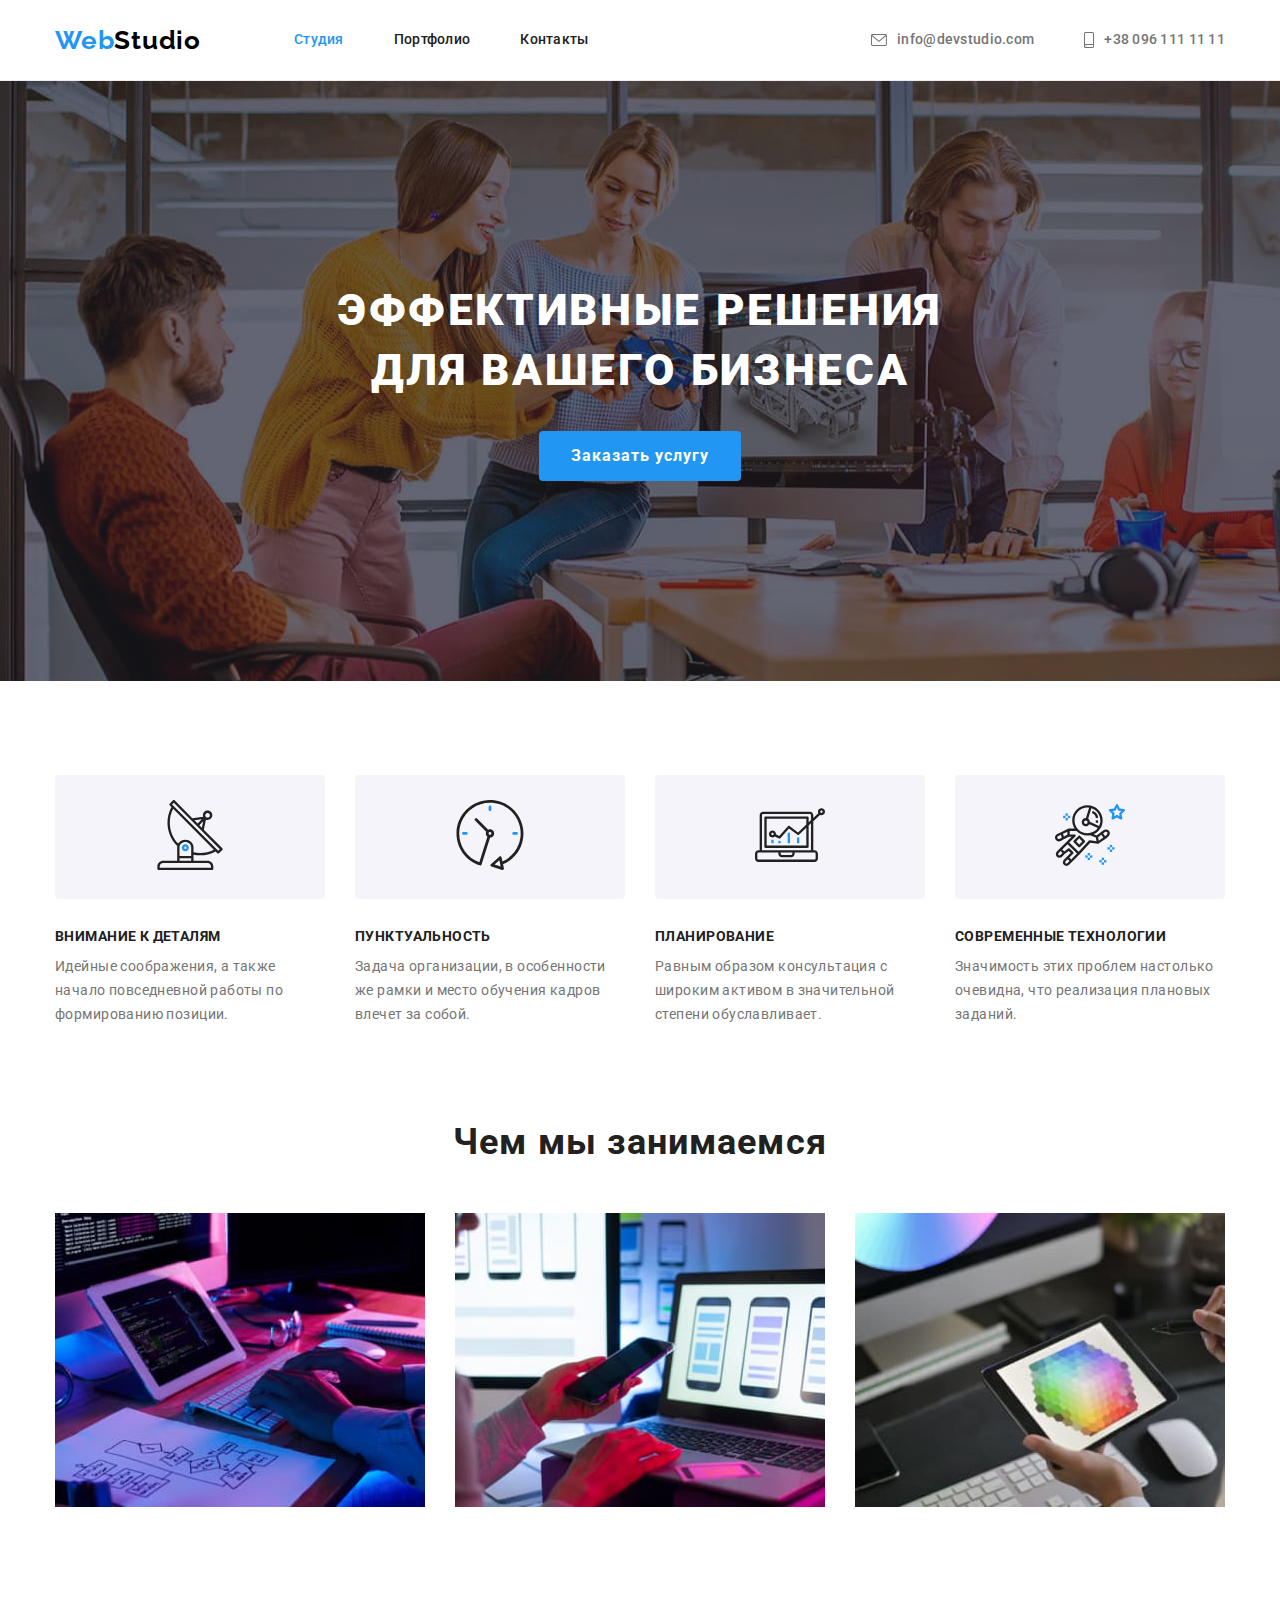
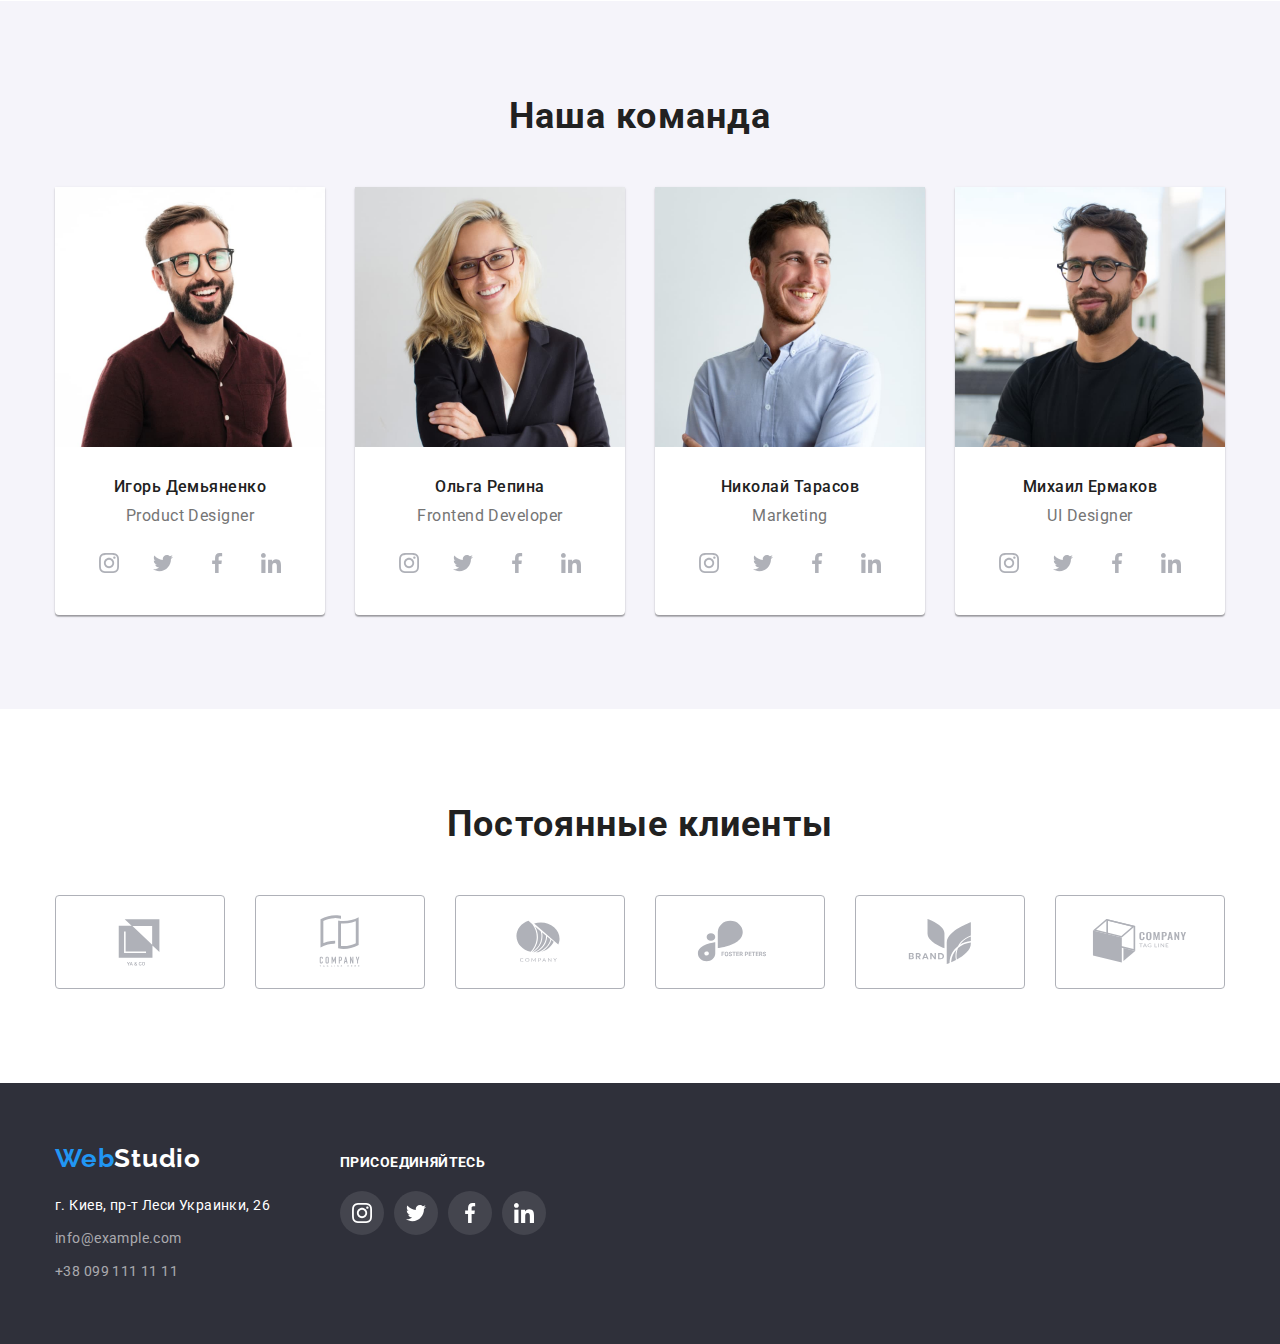
==== index.html @ 3f2378a2 "page design with studio and portfolio vector elements" ====
<!DOCTYPE html>
<html lang="ru">
  <head>
    <meta charset="UTF-8" />
    <meta http-equiv="X-UA-Compatible" content="IE=edge" />
    <meta name="viewport" content="width=device-width, initial-scale=1.0" />
    <title>HM-01</title>
    <link rel="preconnect" href="https://fonts.googleapis.com" />
    <link rel="preconnect" href="https://fonts.gstatic.com" crossorigin />
    <link
      href="https://fonts.googleapis.com/css2?family=Raleway:wght@700&family=Roboto:wght@400;500;700;900&display=swap"
      rel="stylesheet"
    />
    <link
      rel="stylesheet"
      href="https://cdn.jsdelivr.net/npm/modern-normalize@1.1.0/modern-normalize.min.css"
    />
    <link rel="stylesheet" href="./css/styles.css" />
  </head>

  <body>
    <!-- header -->
    <header class="page-header">
      <div class="container page-header-container">
        <nav class="page-nav">
          <a class="logo-link link" href="index.html"
            ><span class="accent-logo">Web</span>Studio
          </a>
          <ul class="menu list">
            <li class="menu-item">
              <a class="menu-link link current" href="./index.html">Студия</a>
            </li>
            <li class="menu-item">
              <a class="menu-link link" href="./portfolio.html">Портфолио</a>
            </li>
            <li class="menu-item">
              <a class="menu-link link" href="">Контакты</a>
            </li>
          </ul>
        </nav>
        <ul class="contacts list">
          <li class="contacts-item">
            <a class="contact-link link" href="mailto:info@devstudio.com">
              <svg class="contact-icon" width="16" height="12">
                <use href="./images/sprite.svg#icon-mail"></use>
              </svg>info@devstudio.com</a>
          </li>
          <li class="contacts-item">
            <a class="contact-link link" href="tel:+380961111111">
              <svg class="contact-icon" width="10" height="16">
                <use href="./images/sprite.svg#icon-smartphone"></use>
              </svg>+38 096 111 11 11</a>
          </li>
        </ul>
      </div>
    </header>
    <main>
      <!-- hero -->
      <section class="hero">
        <div class="container">
          <h1 class="hero-title">Эффективные решения для вашего бизнеса</h1>
          <button class="button" type="button">Заказать услугу</button>
        </div>
      </section>
      <!-- benefits -->

      <section class="section">
        <div class="container">
          <!-- !!!Приховати заголовок після вичення методу!!!  -->
          <h2 class="visually-hidden">Наши преимущества</h2>
          <ul class="menu-benefits list">
            <li class="item">
              <div class="benefits-icon-wrapper">
                <svg class="benefits-icon" width="70" height="70">
                  <use href="./images/sprite.svg#icon-antenna"></use></svg>
              </div>
              <h3 class="benefits-type-title">Внимание к деталям</h3>
              <p class="benefits-description">
                Идейные соображения, а также начало повседневной работы по формированию позиции.
              </p>
            </li>
            <li class="item">
              <div class="benefits-icon-wrapper">
                <svg class="benefits-icon" width="70" height="70">
                  <use href="./images/sprite.svg#icon-clock"></use></svg>
              </div>
              <h3 class="benefits-type-title">Пунктуальность</h3>
              <p class="benefits-description">
                Задача организации, в особенности же рамки и место обучения кадров влечет за собой.
              </p>
            </li>
            <li class="item">
              <div class="benefits-icon-wrapper">
                <svg class="benefits-icon" width="70" height="70">
                  <use href="./images/sprite.svg#icon-diagram"></use></svg>
              </div>
              <h3 class="benefits-type-title">Планирование</h3>
              <p class="benefits-description">
                Равным образом консультация с широким активом в значительной степени обуславливает.
              </p>
            </li>
            <li class="item">
              <div class="benefits-icon-wrapper">
                <svg class="benefits-icon" width="70" height="70">
                  <use href="./images/sprite.svg#icon-astronaut"></use></svg>
              </div>
              <h3 class="benefits-type-title">Современные технологии</h3>
              <p class="benefits-description">
                Значимость этих проблем настолько очевидна, что реализация плановых заданий.
              </p>
            </li>
          </ul>
        </div>
      </section>
      <!-- our work -->
      <section class="section work-container">
        <div class="container">
          <h2 class="section-title">Чем мы занимаемся</h2>
          <ul class="works list">
            <li class="works-item">
              <img src="./images/landing.jpg" width="370" alt="набор кода на клавиатуре" />
            </li>
            <li class="works-item">
              <img
                src="./images/adaptation.jpg"
                width="370"
                alt="оптимизация мобильной версии сайта"
              />
            </li>
            <li class="works-item">
              <img src="./images/design.jpg" width="370" alt="выбор цвета на палитре" />
            </li>
          </ul>
        </div>
      </section>
      <!-- our team -->
      <section class="section ourteam">
        <div class="container">
          <h2 class="section-title">Наша команда</h2>
          <ul class="team list">
            <li class="card-item">
              <img src="./images/pr_designer.jpg" width="270" alt="дизайнер Игорь Демьяненко" />
              <div class="team-wrapper">
                <h3 class="card-title">Игорь Демьяненко</h3>
                <p class="card-description" lang="en">Product Designer</p>
              <ul class="social-list list">
                <li class="social-list-item">
                  <a href="" class="social-list-link">
                    <svg class="social-list-icon" width="20" height="20">
                      <use href="./images/sprite.svg#icon-instagram"></use>
                    </svg>
                  </a>
                </li>
                <li class="social-list-item">
                  <a href="" class="social-list-link">
                    <svg class="social-list-icon" width="20" height="20">
                      <use href="./images/sprite.svg#icon-twitter"></use>
                    </svg>
                  </a>
                </li>
                <li class="social-list-item">
                  <a href="" class="social-list-link">
                    <svg class="social-list-icon" width="20" height="20">
                      <use href="./images/sprite.svg#icon-facebook"></use>
                    </svg>
                  </a>
                </li>
                <li class="social-list-item">
                  <a href="" class="social-list-link">
                    <svg class="social-list-icon" width="20" height="20">
                      <use href="./images/sprite.svg#icon-linkedin"></use>
                    </svg>
                  </a>
                </li>
              </ul>
              </div>
            </li>
            <li class="card-item">
              <img src="./images/developer.jpg" width="270" alt="разработчик Ольга Репина" />
              <div class="team-wrapper">
                <h3 class="card-title">Ольга Репина</h3>
                <p class="card-description" lang="en">Frontend Developer</p>
                <ul class="social-list list">
                <li class="social-list-item">
                  <a href="" class="social-list-link">
                    <svg class="social-list-icon" width="20" height="20">
                      <use href="./images/sprite.svg#icon-instagram"></use>
                    </svg>
                  </a>
                </li>
                <li class="social-list-item">
                  <a href="" class="social-list-link">
                    <svg class="social-list-icon" width="20" height="20">
                      <use href="./images/sprite.svg#icon-twitter"></use>
                    </svg>
                  </a>
                </li>
                <li class="social-list-item">
                  <a href="" class="social-list-link">
                    <svg class="social-list-icon" width="20" height="20">
                      <use href="./images/sprite.svg#icon-facebook"></use>
                    </svg>
                  </a>
                </li>
                <li class="social-list-item">
                  <a href="" class="social-list-link">
                    <svg class="social-list-icon" width="20" height="20">
                      <use href="./images/sprite.svg#icon-linkedin"></use>
                    </svg>
                  </a>
                </li>
              </ul>
              </div>
            </li>
            <li class="card-item">
              <img src="./images/marketing.jpg" width="270" alt="маркетолог Николай Тарасов" />
              <div class="team-wrapper">
                <h3 class="card-title">Николай Тарасов</h3>
                <p class="card-description" lang="en">Marketing</p>
                <ul class="social-list list">
                <li class="social-list-item">
                  <a href="" class="social-list-link">
                    <svg class="social-list-icon" width="20" height="20">
                      <use href="./images/sprite.svg#icon-instagram"></use>
                    </svg>
                  </a>
                </li>
                <li class="social-list-item">
                  <a href="" class="social-list-link">
                    <svg class="social-list-icon" width="20" height="20">
                      <use href="./images/sprite.svg#icon-twitter"></use>
                    </svg>
                  </a>
                </li>
                <li class="social-list-item">
                  <a href="" class="social-list-link">
                    <svg class="social-list-icon" width="20" height="20">
                      <use href="./images/sprite.svg#icon-facebook"></use>
                    </svg>
                  </a>
                </li>
                <li class="social-list-item">
                  <a href="" class="social-list-link">
                    <svg class="social-list-icon" width="20" height="20">
                      <use href="./images/sprite.svg#icon-linkedin"></use>
                    </svg>
                  </a>
                </li>
              </ul>
              </div>
            </li>
            <li class="card-item">
              <img
                src="./images/ui_designer.jpg"
                width="270"
                alt="дизайнер интерфейса Михаил Ермаков"
              />
              <div class="team-wrapper">
                <h3 class="card-title">Михаил Ермаков</h3>
                <p class="card-description" lang="en">UI Designer</p>
                <ul class="social-list list">
                <li class="social-list-item">
                  <a href="" class="social-list-link">
                    <svg class="social-list-icon" width="20" height="20">
                      <use href="./images/sprite.svg#icon-instagram"></use>
                    </svg>
                  </a>
                </li>
                <li class="social-list-item">
                  <a href="" class="social-list-link">
                    <svg class="social-list-icon" width="20" height="20">
                      <use href="./images/sprite.svg#icon-twitter"></use>
                    </svg>
                  </a>
                </li>
                <li class="social-list-item">
                  <a href="" class="social-list-link">
                    <svg class="social-list-icon" width="20" height="20">
                      <use href="./images/sprite.svg#icon-facebook"></use>
                    </svg>
                  </a>
                </li>
                <li class="social-list-item">
                  <a href="" class="social-list-link">
                    <svg class="social-list-icon" width="20" height="20">
                      <use href="./images/sprite.svg#icon-linkedin"></use>
                    </svg>
                  </a>
                </li>
              </ul>
              </div>
            </li>
          </ul>
        </div>
      </section>
      <!-- Clients -->
      <section class="section">
        <div class="container">
          <h2 class="section-title">Постоянные клиенты</h2>
          <ul class="clients list">
            <li class="client-item">
              <a href="" class="client-link link">
                <svg class="client-link-icon" width="106" height="60" >
                  <use href="./images/sprite.svg#icon-Logo-client-ya"></use>
                </svg>
              </a>
            </li>
            <li class="client-item">
              <a href="" class="client-link link">
                <svg class="client-link-icon">
                  <use href="./images/sprite.svg#icon-Logo-client-tagline"></use>
                </svg>
              </a>
            </li>
            <li class="client-item">
              <a href="" class="client-link link">
                <svg class="client-link-icon">
                  <use href="./images/sprite.svg#icon-Logo-client-company"></use>
                </svg>
              </a>
            </li>
            <li class="client-item">
              <a href="" class="client-link link">
                <svg class="client-link-icon">
                  <use href="./images/sprite.svg#icon-Logo-client-foster"></use>
                </svg>
              </a>
            </li>
            <li class="client-item">
              <a href="" class="client-link link">
                <svg class="client-link-icon">
                  <use href="./images/sprite.svg#icon-Logo-client-brand"></use>
                </svg>
              </a>
            </li>
            <li class="client-item">
              <a href="" class="client-link link">
                <svg class="client-link-icon">
                  <use href="./images/sprite.svg#icon-Logo-client-tag"></use>
                </svg>
              </a>
            </li>
          </ul>
        </div>

      </section>
    </main>
    <!-- footer -->
    <footer class="footer">
      <div class="container contact-wrapper">
        <div class="adress-wrapper">
      <a class="logo-link-footer link" href="./index.html"
        ><span class="accent-logo">Web</span>Studio
      </a>
      <address class="address">
        <ul class="contact list">
          <li class="contact-item">
            <a
              class="contact-link-footer color-postlink link"
              href="https://goo.gl/maps/E31LjMS4C6WuwfjZA"
              target="_blank"
              rel="noopener nofollow noreferrer"
              >г. Киев, пр-т Леси Украинки, 26</a
            >
          </li>
          <li class="contact-item">
            <a class="contact-link-footer color-contactlink link" href="mailto:info@example.com"
              >info@example.com</a
            >
          </li>
          <li class="contact-item">
            <a class="contact-link-footer color-contactlink link" href="tel:+380991111111"
              >+38 099 111 11 11</a
            >
          </li>
        </ul>
      </address>
      
      </div>
      <div class="contact-social-wrapper">
        <p class="contact-social-title">присоединяйтесь</p>
        <ul class="social-list list">
          <li class="social-list-item">
            <a href="" class="social-list-link background-color">
              <svg class="social-list-icon" width="20" height="20">
                <use href="./images/sprite.svg#icon-instagram"></use>
              </svg>
            </a>
          </li>
          <li class="social-list-item">
            <a href="" class="social-list-link background-color">
              <svg class="social-list-icon" width="20" height="20">
                <use href="./images/sprite.svg#icon-twitter"></use>
              </svg>
            </a>
          </li>
          <li class="social-list-item">
            <a href="" class="social-list-link background-color">
              <svg class="social-list-icon" width="20" height="20">
                <use href="./images/sprite.svg#icon-facebook"></use>
              </svg>
            </a>
          </li>
          <li class="social-list-item">
            <a href="" class="social-list-link background-color">
              <svg class="social-list-icon" width="20" height="20">
                <use href="./images/sprite.svg#icon-linkedin"></use>
              </svg>
            </a>
          </li>
        </ul>
      </div>
      </div>
    </footer>
  </body>
</html>
---- css/styles.css ----
:root {
  --primary-font: 'Roboto', sans-serif;
  --secondary-font: 'Raleway', sans-serif;
  --primary-text-color: #212121;
  --secondary-text-color: #757575;
  --color-logo-header: #000000;
  --color-link-icon:#AFB1B8;
  --color-logo-footer: #ffffff;
  --color-hero-title: #ffffff;
  --color-logo-span: #2196f3;
  --accent-color-link: #2196f3;
  --primary-background-color: #ffffff;
  --secondary-background-color: #f5f4fa;
  --background-color-hero: #C4C4C4;
  --background-color-footer: #2f303a;
  --color-button: #ffffff;
  --background-color-button: #2196f3;
  --background-color-button-hover: #188ce8;
  --color-address: rgba(255, 255, 255, 0.6);
}
h1,
h2,
h3,
h4,
p {
  margin-top: 0;
  margin-bottom: 0;
}
ul {
  margin-top: 0;
  margin-bottom: 0;
  padding-left: 0;
}
img {
  display: block;
  max-width: 100%;
  height: auto;
}
button {
  cursor: pointer;
}
.list {
  list-style: none;
}
.link {
  text-decoration: none;
}

body {
  font-family: var(--primary-font);
  color: var(--primary-text-color);
  background-color: var(--primary-background-color);
}

.section {
  padding: 94px 0;
}
/* header */
.page-header {
  border-bottom: 1px solid #ececec;
}

.container {
  width: 1200px;
  margin-left: auto;
  margin-right: auto;
  padding-left: 15px;
  padding-right: 15px;

  /* outline: 2px solid green; */
}
.page-header-container {
  display: flex;
  align-items: center;
}
.page-nav {
  display: flex;
  align-items: center;
}
.logo-link {
  display: block;
  font-family: var(--secondary-font);
  font-weight: 700;
  font-size: 26px;
  line-height: 1.19;
  letter-spacing: 0.03em;
  color: var(--color-logo-header);

  margin-right: 93px;
  padding-top: 24px;
  padding-bottom: 24px;
}
.accent-logo {
  color: var(--color-logo-span);
}
.logo-link:hover,
.logo-link:focus {
  color: var(--accent-color-link);
}
.menu {
  display: flex;
}
.menu-item:not(:last-child),
.contacts-item:not(:last-child) {
  margin-right: 50px;
}
.menu-link,
.contact-link {
  display: block;
  font-weight: 500;
  font-size: 14px;
  line-height: 1.14;
  letter-spacing: 0.02em;

  padding-top: 32px;
  padding-bottom: 32px;
}
.menu-link {
  color: var(--primary-text-color);
}
.menu-link:hover,
.menu-link:focus {
  color: var(--accent-color-link);
}
.page-nav .menu-link.current {
  color: var(--accent-color-link);
}
.contacts {
  display: flex;
  margin-left: auto;
}
.contact-link {
  display: flex;
  align-items: center;
  color: var(--secondary-text-color);
}
.contact-link:hover,
.contact-link:focus {
  color: var(--accent-color-link);
}
.contact-icon{
  fill:currentColor;
  margin-right: 10px;
}

/* hero */
.hero {
  background-color: var(--background-color-hero);
  background-image: linear-gradient(rgba(47, 48, 58, 0.4),rgba(47, 48, 58, 0.4)), url(../images/bg_img.jpg);
  background-size: cover;
  max-width: 1600px;
  margin: 0 auto;
  text-align: center;

  padding-top: 200px;
  padding-bottom: 200px;
}

.hero-title {
  font-weight: 900;
  font-size: 44px;
  line-height: 1.36;
  text-align: center;
  letter-spacing: 0.06em;
  text-transform: uppercase;
  color: var(--color-hero-title);

  width: 696px;
  margin-left: auto;
  margin-right: auto;
  margin-bottom: 30px;
}

.button {
  font-family: inherit;
  font-weight: 700;
  font-size: 16px;
  line-height: 1.88;
  text-align: center;
  letter-spacing: 0.06em;
  background-color: var(--background-color-button);
  color: var(--color-button);

  border: none;
  border-radius: 4px;

  padding-top: 10px;
  padding-bottom: 10px;
  padding-left: 32px;
  padding-right: 32px;
}

.button:hover,
.button:focus {
  background-color: var(--background-color-button-hover);
}

/* benefits */
.benefits {
  padding-bottom: 0;
}
.menu-benefits {
  display: flex;
}
.menu-benefits .item {
  flex-basis: calc((100%-60px) / 4);
}
.menu-benefits .item:not(:last-child) {
  margin-right: 30px;
}
.benefits-icon-wrapper{
  background-color: var(--secondary-background-color);
  border-radius: 4px;
  margin-bottom: 30px;
  padding: 25px 100px;
}

.benefits-type-title {
  font-size: 14px;
  line-height: 1.14;
  letter-spacing: 0.03em;
  text-transform: uppercase;

  margin-bottom: 10px;
}
.benefits-description {
  font-size: 14px;
  line-height: 1.71;
  letter-spacing: 0.03em;
  color: var(--secondary-text-color);
}
/*  our work  */
.work-container{
  padding-top: 0;
}
.section-title {
  font-size: 36px;
  line-height: 1.17;
  text-align: center;
  letter-spacing: 0.03em;

  margin-bottom: 50px;
}
.works {
  display: flex;
}
.works-item:not(:last-child) {
  margin-right: 30px;
}
.works-item {
  flex-basis: calc((100% - 60px) / 3);
}
/* ourteam */
.ourteam {
  background-color: var(--secondary-background-color);
}
.team {
  display: flex;
}
.card-item:not(:last-child) {
  margin-right: 30px;
}
.card-item {
  flex-basis: calc((100% - 60px)/4);
  background-color: var(--primary-background-color);
  box-shadow: 0px 1px 3px rgba(0, 0, 0, 0.12), 0px 1px 1px rgba(0, 0, 0, 0.14), 0px 2px 1px rgba(0, 0, 0, 0.2);
  border-radius: 0 0 4px 4px;
}
.team-wrapper {
  padding-top: 30px;
  padding-bottom: 30px;
}
.team .card-title {
  font-weight: 500;
  font-size: 16px;
  line-height: 1.19;
  text-align: center;
  letter-spacing: 0.03em;

  margin-bottom: 10px;
}
.team .card-description {
  font-size: 16px;
  line-height: 1.19;
  text-align: center;
  letter-spacing: 0.03em;
  color: var(--secondary-text-color);

  margin-bottom: 16px;
}
.social-list{
  display: flex;
  justify-content: center;
  gap: 10px;
}

.social-list-link{
  display: flex;
  justify-content: center;
  align-items: center;
  width: 44px;
  height: 44px;
  border-radius: 50%;
  background-color: var(--primary-background-color);
  color: #AFB1B8;
  

}
.social-list-link:hover,
.social-list-link:focus{
  background-color: var(--accent-color-link);
}

.social-list-icon{
  fill:currentColor;
}
.social-list-link:hover .social-list-icon,
.social-list-link:focus .social-list-icon{
  fill: #ffffff;
}
/* clients */
.clients{
  display: flex;
}
.client-item{
  flex-basis: calc((100% - 150px)/6);
}
.client-item:not(:last-child) {
  margin-right: 30px;}

.client-link{
  display: flex;
  justify-content: center;
  color: var(--color-link-icon);
  padding-top: 16px;
  padding-bottom: 16px;
  border: 1px solid var(--color-link-icon);
border-radius: 4px;
}
.client-link:hover,
.clientlink:focus{
  color: var(--accent-color-link);
  border: 1px solid var(--accent-color-link);
}
.client-link-icon{
  width:106px;
   height:60px;
   fill:currentColor;
}

/* footer */
.footer {
  background-color: var(--background-color-footer);
  padding-top: 60px;
  padding-bottom: 60px;
}
.logo-link-footer {
  display: inline-block;
  font-family: var(--secondary-font);
  font-weight: 700;
  font-size: 26px;
  line-height: 1.19;
  letter-spacing: 0.03em;
  color: var(--color-logo-footer);

  margin-bottom: 20px;
}

.contact-item:not(:last-child) {
  margin-bottom: 9px;
} 

.logo-link-footer:hover,
.logo-link-footer:focus {
  color: var(--accent-color-link);
}
.contact-link-footer {
  font-style: normal;
  font-weight: 400;
  font-size: 14px;
  line-height: 1.71;
  letter-spacing: 0.03em;
  color: var(--color-address);

}
.color-postlink {
  color: var(--color-logo-footer);
}
.contact-link-footer:hover,
.contact-link-footer:focus {
  color: var(--accent-color-link);
}

.contact-social-list-link{

}
.contact-wrapper{
  display: flex;
}
.adress-wrapper{
  margin-right: 70px;
}
.contact-social-wrapper{
  padding-top: 12px;
}
.contact-social-title{
  font-weight: 700;
font-size: 14px;
line-height: 1.14;
letter-spacing: 0.03em;
text-transform: uppercase;
color:var(--color-logo-footer) ;
margin-bottom: 20px;
}
.background-color{
  color: var(--color-button);
  background-color: rgba(255, 255, 255, 0.1);
}
/* gallery portfolio */
.visually-hidden {
  position: absolute;
  white-space: nowrap;
  width: 1px;
  height: 1px;
  overflow: hidden;
  border: 0;
  padding: 0;
  clip: rect(0 0 0 0);
  clip-path: inset(50%);
  margin: -1px;
}

.filter {
  display: flex;
  justify-content: center;
  margin-bottom: 50px;
}
.filter-item:not(:last-child) {
  margin-right: 8px;
}
.filter-button {
  font-family: inherit;
  font-weight: 500;
  font-size: 16px;
  line-height: 1.16;
  text-align: center;
  letter-spacing: 0.03em;
  color: var(--primary-text-color);
  background-color: var(--secondary-background-color);
  border: none;
  border-radius: 4px;

  padding-top: 6px;
  padding-bottom: 6px;
  padding-left: 22px;
  padding-right: 22px;
}
.filter-button:hover,
.filter-button:focus {
  color: var(--color-button);
  background-color: var(--background-color-button);
}

.gallery {
  display: flex;
  flex-wrap: wrap;
  gap: 30px;
}
.gallery-item {
   flex-basis: calc((100% - 60px)/3);
}
.gallery-link-item:hover,
.gallery-link-item:focus {
 display: block;
  box-shadow: 0px 1px 1px rgba(0, 0, 0, 0.12), 0px 4px 4px rgba(0, 0, 0, 0.06), 1px 4px 6px rgba(0, 0, 0, 0.16);
}
/* .gallery-item:hover,
.gallery-item:focus{
  box-shadow: 0px 1px 1px rgba(0, 0, 0, 0.12), 0px 4px 4px rgba(0, 0, 0, 0.06), 1px 4px 6px rgba(0, 0, 0, 0.16);
}  */
.card-wrapper {
  border: 1px solid #eeeeee;
  border-top: none;
  padding-top: 20px;
  padding-bottom: 20px;
  padding-left: 24px;
  padding-right: 24px;
}
.gallery .card-title {
  font-size: 18px;
  line-height: 2;
  letter-spacing: 0.06em;
  color: var(--primary-text-color);

  margin-bottom: 4px;
}
.gallery .card-description {
  font-size: 16px;
  line-height: 1.88;
  letter-spacing: 0.03em;
  color: var(--secondary-text-color);
}
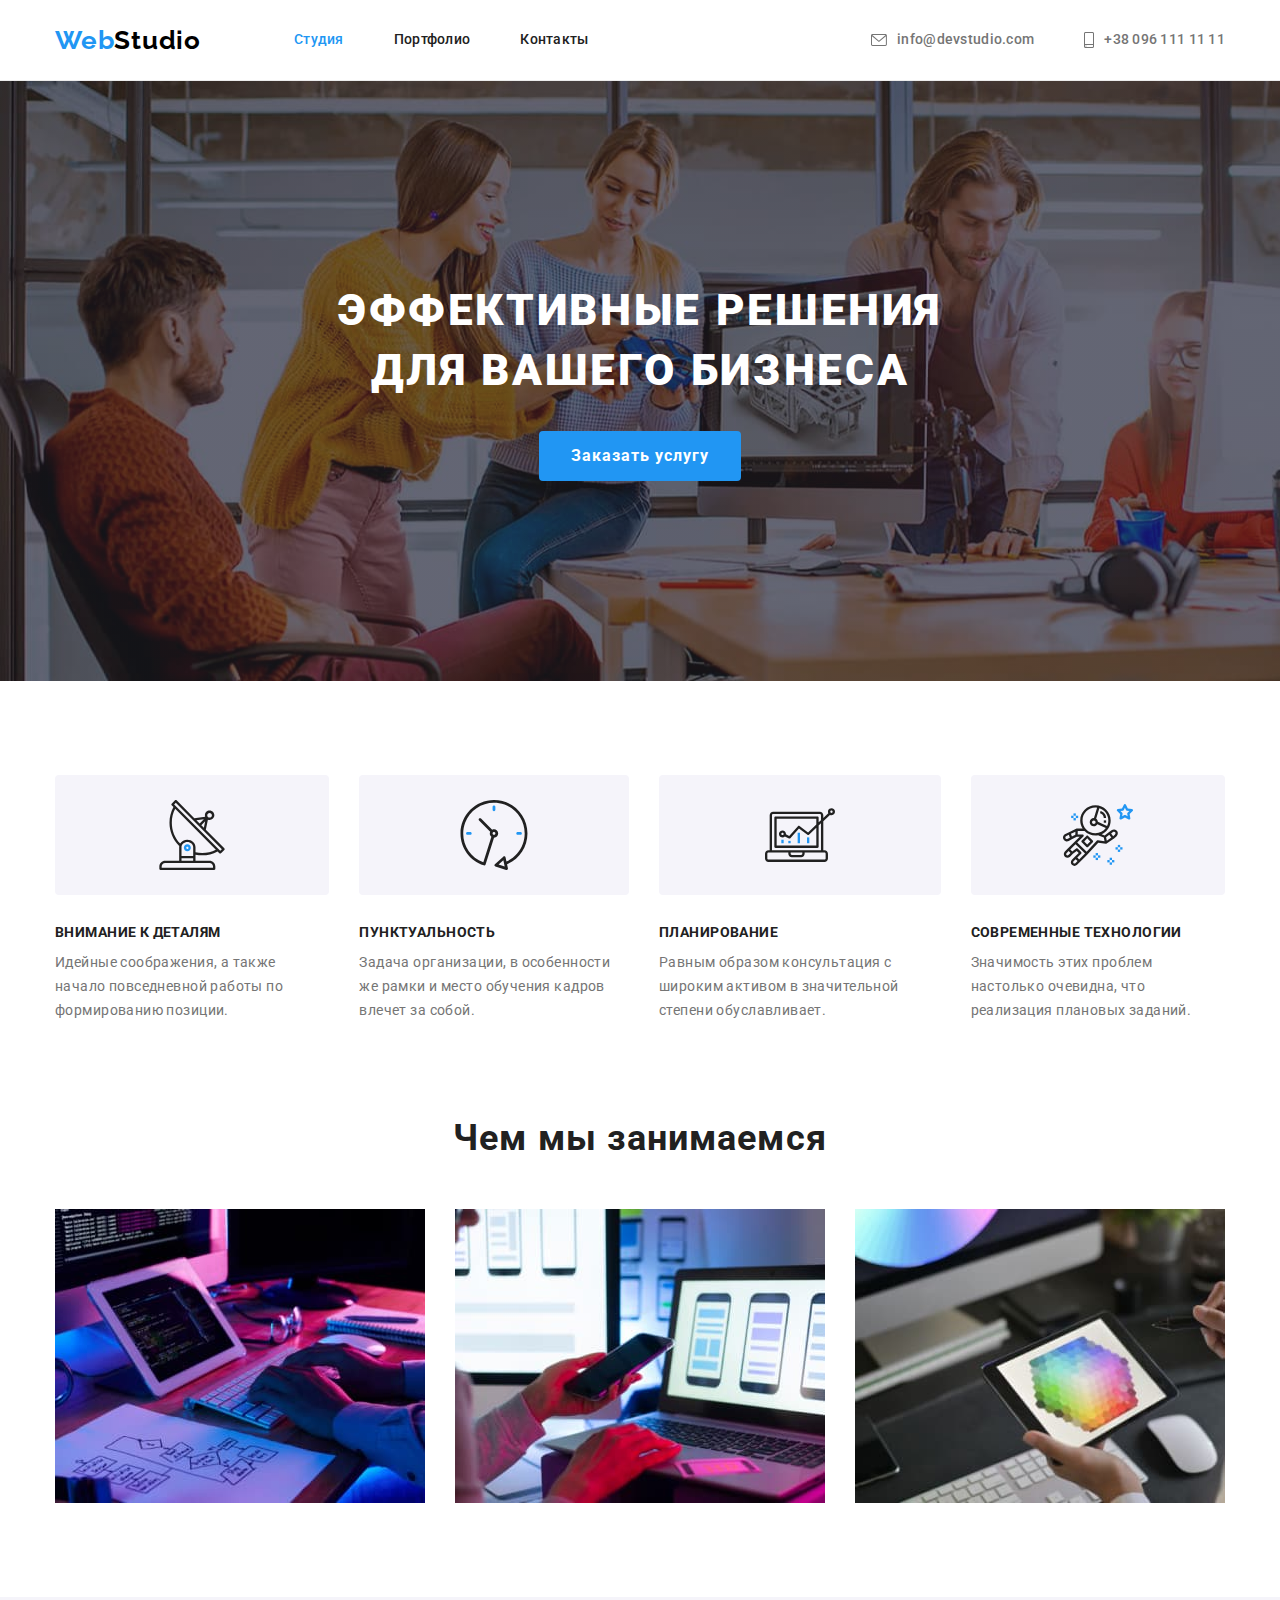
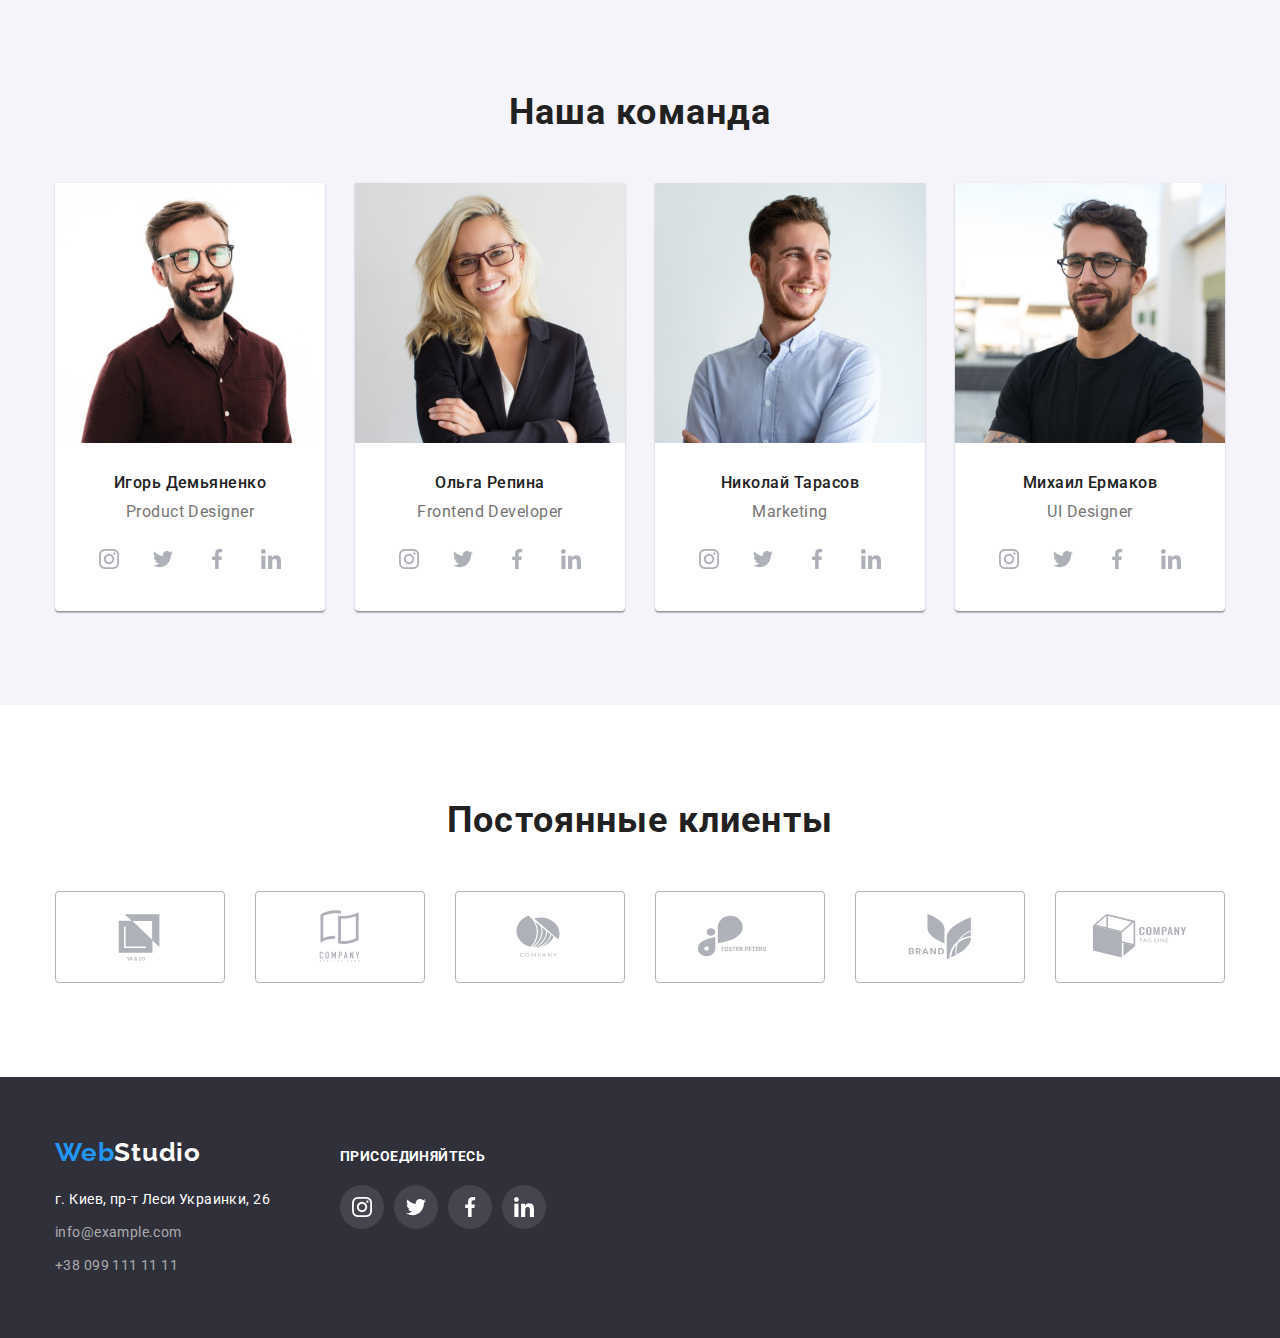
==== commit 34e7eb5b: "correct sizes of elements in clients section clients, added shadow for filter button" ====
--- a/index.html
+++ b/index.html
@@ -381,28 +381,28 @@
         <p class="contact-social-title">присоединяйтесь</p>
         <ul class="social-list list">
           <li class="social-list-item">
-            <a href="" class="social-list-link background-color">
+            <a href="" class="social-list-link social-list-bg-color">
               <svg class="social-list-icon" width="20" height="20">
                 <use href="./images/sprite.svg#icon-instagram"></use>
               </svg>
             </a>
           </li>
           <li class="social-list-item">
-            <a href="" class="social-list-link background-color">
+            <a href="" class="social-list-link social-list-bg-color">
               <svg class="social-list-icon" width="20" height="20">
                 <use href="./images/sprite.svg#icon-twitter"></use>
               </svg>
             </a>
           </li>
           <li class="social-list-item">
-            <a href="" class="social-list-link background-color">
+            <a href="" class="social-list-link social-list-bg-color">
               <svg class="social-list-icon" width="20" height="20">
                 <use href="./images/sprite.svg#icon-facebook"></use>
               </svg>
             </a>
           </li>
           <li class="social-list-item">
-            <a href="" class="social-list-link background-color">
+            <a href="" class="social-list-link social-list-bg-color">
               <svg class="social-list-icon" width="20" height="20">
                 <use href="./images/sprite.svg#icon-linkedin"></use>
               </svg>
--- a/css/styles.css
+++ b/css/styles.css
@@ -209,10 +209,16 @@
   margin-right: 30px;
 }
 .benefits-icon-wrapper{
+  display: flex;
+  justify-content: center;
+  align-items: center;
+  height: 120px;
   background-color: var(--secondary-background-color);
   border-radius: 4px;
+
   margin-bottom: 30px;
-  padding: 25px 100px;
+  
+  
 }
 
 .benefits-type-title {
@@ -293,13 +299,16 @@
   justify-content: center;
   gap: 10px;
 }
-
+.social-list-item{
+  width: 44px;
+  height: 44px;
+}
 .social-list-link{
   display: flex;
   justify-content: center;
   align-items: center;
-  width: 44px;
-  height: 44px;
+  width: 100%;
+  height: 100%;
   border-radius: 50%;
   background-color: var(--primary-background-color);
   color: #AFB1B8;
@@ -324,16 +333,18 @@
 }
 .client-item{
   flex-basis: calc((100% - 150px)/6);
+  height: 92px;
 }
 .client-item:not(:last-child) {
   margin-right: 30px;}
 
 .client-link{
+  width: 100%;
+  height: 100%;
   display: flex;
   justify-content: center;
+  align-items: center;
   color: var(--color-link-icon);
-  padding-top: 16px;
-  padding-bottom: 16px;
   border: 1px solid var(--color-link-icon);
 border-radius: 4px;
 }
@@ -412,7 +423,7 @@
 color:var(--color-logo-footer) ;
 margin-bottom: 20px;
 }
-.background-color{
+.social-list-bg-color{
   color: var(--color-button);
   background-color: rgba(255, 255, 255, 0.1);
 }
@@ -442,7 +453,7 @@
   font-family: inherit;
   font-weight: 500;
   font-size: 16px;
-  line-height: 1.16;
+  line-height: 1.62;
   text-align: center;
   letter-spacing: 0.03em;
   color: var(--primary-text-color);
@@ -459,6 +470,7 @@
 .filter-button:focus {
   color: var(--color-button);
   background-color: var(--background-color-button);
+box-shadow: 0px 3px 1px rgba(0, 0, 0, 0.1), 0px 1px 2px rgba(0, 0, 0, 0.08), 0px 2px 2px rgba(0, 0, 0, 0.12);
 }
 
 .gallery {
